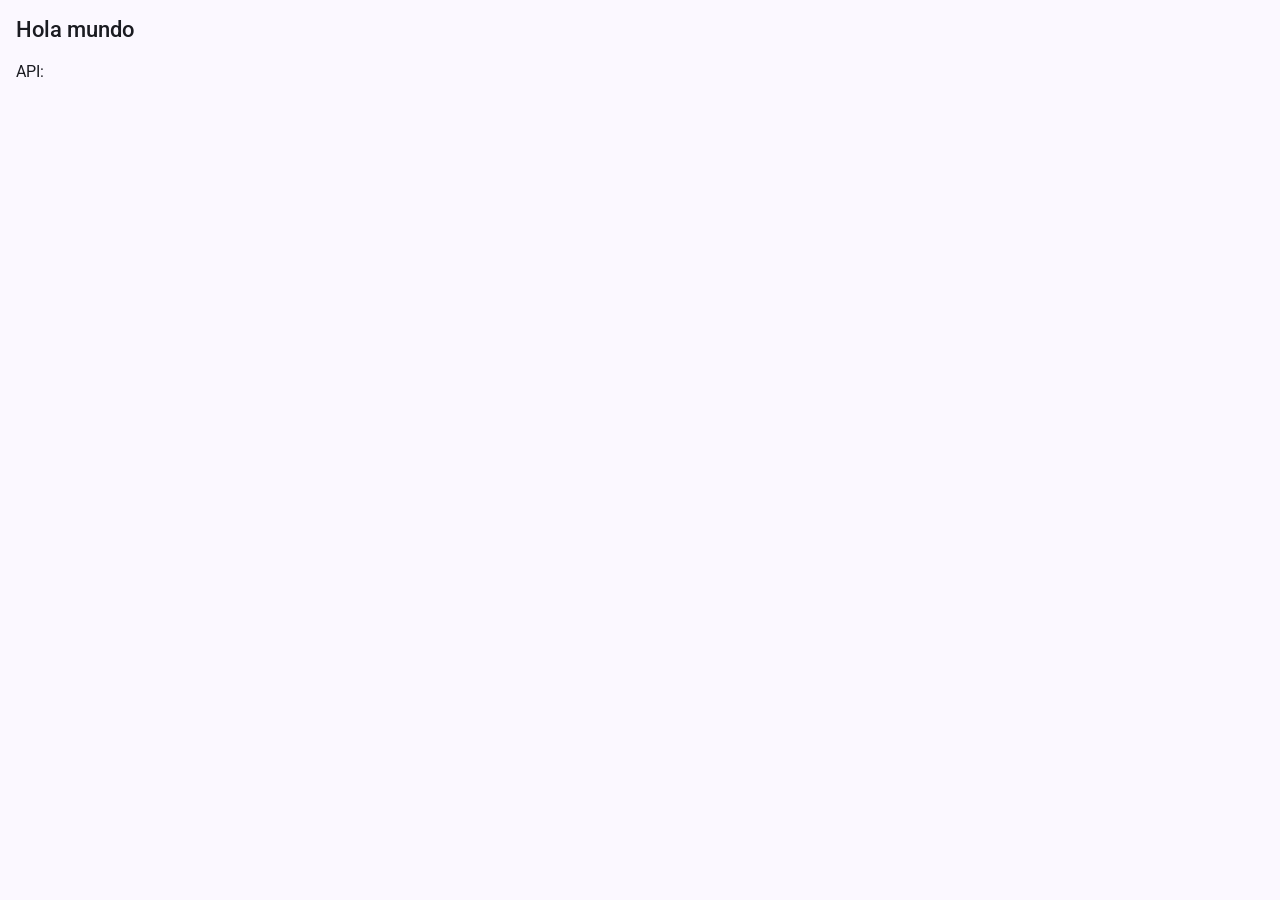
==== public/index.html @ 74426f90 "feat: :sparkles: estructura inicial" ====
<!doctype html>
<html lang="es">
<head>
  <meta charset="utf-8">
  <meta name="viewport" content="width=device-width, initial-scale=1">
  <meta name="color-scheme" content="light dark">
  <title>Gestión documental · Demostración</title>
  <link rel="preconnect" href="https://fonts.googleapis.com">
  <link rel="preconnect" href="https://fonts.gstatic.com" crossorigin>
  <link rel="stylesheet" href="https://fonts.googleapis.com/css2?family=Roboto:wght@400;500&display=swap">
  <link rel="stylesheet" href="css/estilos.css">
  <script type="module" src="js/index.js"></script>
</head>
<body>
  <main class="contenido">
    <h1>Hola mundo</h1>
    <p>API: <code id="api-url"></code></p>
  </main>
</body>
</html>
---- public/css/estilos.css ----
/* Tokens Material 3: color, tipografía, forma y elevación. */
:root {
  --color-primario: #4459a9;
  --color-sobre-primario: #ffffff;
  --color-superficie: #fbf8ff;
  --color-sobre-superficie: #1a1b21;
  --color-superficie-contenedor: #efedf4;
  --color-contorno: #757680;
  --color-error: #ba1a1a;

  --fuente: 'Roboto', system-ui, sans-serif;
  --texto-titulo: 500 1.375rem/1.75rem var(--fuente);
  --texto-cuerpo: 400 1rem/1.5rem var(--fuente);
  --texto-etiqueta: 500 0.875rem/1.25rem var(--fuente);

  --forma-pequena: 8px;
  --forma-mediana: 12px;
  --forma-grande: 16px;
  --forma-completa: 9999px;

  --elevacion-1: 0 1px 2px rgb(0 0 0 / 0.3), 0 1px 3px 1px rgb(0 0 0 / 0.15);
  --elevacion-3: 0 1px 3px rgb(0 0 0 / 0.3), 0 4px 8px 3px rgb(0 0 0 / 0.15);

  --espacio: 16px;
  --objetivo-tactil: 48px;
}

@media (prefers-color-scheme: dark) {
  :root {
    --color-primario: #b6c4ff;
    --color-sobre-primario: #102a78;
    --color-superficie: #121318;
    --color-sobre-superficie: #e3e1e9;
    --color-superficie-contenedor: #1e1f25;
    --color-contorno: #8f909a;
    --color-error: #ffb4ab;
  }
}

*, *::before, *::after { box-sizing: border-box; }

body {
  margin: 0;
  font: var(--texto-cuerpo);
  color: var(--color-sobre-superficie);
  background: var(--color-superficie);
}

h1 { margin: 0; font: var(--texto-titulo); }

:focus-visible { outline: 2px solid var(--color-primario); outline-offset: 2px; }

.contenido { padding: var(--espacio); }
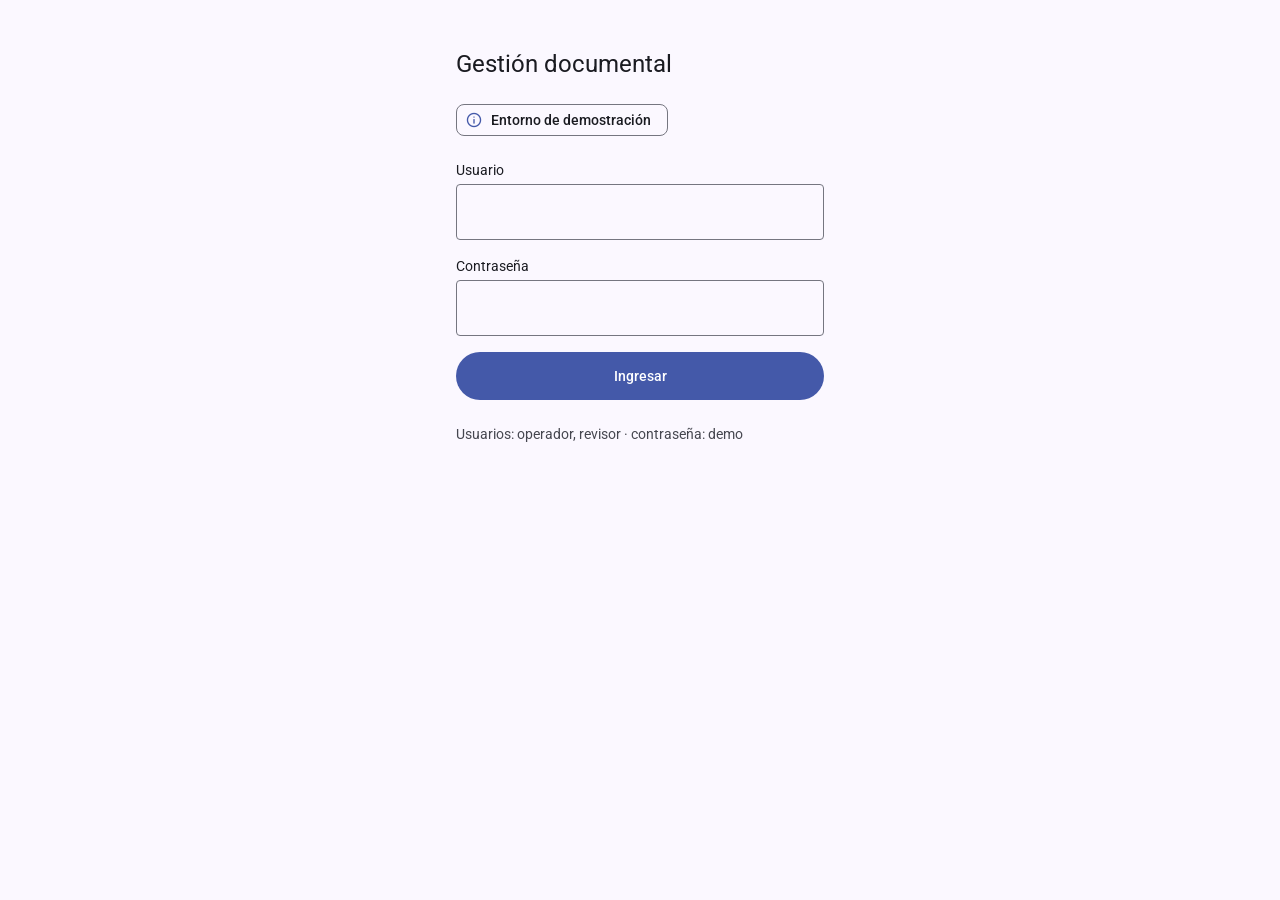
==== commit 4e7df4dd: "feat: :sparkles: ingreso simulado con usuarios de demostración (FC-01)" ====
--- a/public/index.html
+++ b/public/index.html
@@ -4,17 +4,36 @@
   <meta charset="utf-8">
   <meta name="viewport" content="width=device-width, initial-scale=1">
   <meta name="color-scheme" content="light dark">
-  <title>Gestión documental · Demostración</title>
+  <title>Ingreso · Gestión documental</title>
   <link rel="preconnect" href="https://fonts.googleapis.com">
   <link rel="preconnect" href="https://fonts.gstatic.com" crossorigin>
   <link rel="stylesheet" href="https://fonts.googleapis.com/css2?family=Roboto:wght@400;500&display=swap">
+  <link rel="stylesheet" href="https://fonts.googleapis.com/css2?family=Material+Symbols+Outlined:opsz,wght,FILL,GRAD@24,400,0,0">
   <link rel="stylesheet" href="css/estilos.css">
   <script type="module" src="js/index.js"></script>
 </head>
 <body>
-  <main class="contenido">
-    <h1>Hola mundo</h1>
-    <p>API: <code id="api-url"></code></p>
+  <main class="ingreso">
+    <h1>Gestión documental</h1>
+    <p class="chip">
+      <span class="material-symbols-outlined" aria-hidden="true">info</span>
+      Entorno de demostración
+    </p>
+
+    <form id="ingreso" class="formulario">
+      <label class="campo">
+        <span>Usuario</span>
+        <input name="usuario" autocomplete="username" autocapitalize="none" required>
+      </label>
+      <label class="campo">
+        <span>Contraseña</span>
+        <input name="clave" type="password" autocomplete="current-password" required>
+      </label>
+      <p id="mensaje" class="mensaje-error" role="alert" hidden>Usuario o contraseña incorrectos.</p>
+      <button class="boton-lleno">Ingresar</button>
+    </form>
+
+    <p class="ayuda">Usuarios: operador, revisor · contraseña: demo</p>
   </main>
 </body>
 </html>
--- a/public/css/estilos.css
+++ b/public/css/estilos.css
@@ -4,22 +4,24 @@
   --color-sobre-primario: #ffffff;
   --color-superficie: #fbf8ff;
   --color-sobre-superficie: #1a1b21;
+  --color-sobre-superficie-variante: #45464f;
   --color-superficie-contenedor: #efedf4;
   --color-contorno: #757680;
   --color-error: #ba1a1a;
 
   --fuente: 'Roboto', system-ui, sans-serif;
-  --texto-titulo: 500 1.375rem/1.75rem var(--fuente);
+  --texto-titular: 400 1.5rem/2rem var(--fuente);
+  --texto-titulo: 400 1.375rem/1.75rem var(--fuente);
   --texto-cuerpo: 400 1rem/1.5rem var(--fuente);
+  --texto-cuerpo-pequeno: 400 0.875rem/1.25rem var(--fuente);
   --texto-etiqueta: 500 0.875rem/1.25rem var(--fuente);
 
+  --forma-extra-pequena: 4px;
   --forma-pequena: 8px;
   --forma-mediana: 12px;
-  --forma-grande: 16px;
   --forma-completa: 9999px;
 
   --elevacion-1: 0 1px 2px rgb(0 0 0 / 0.3), 0 1px 3px 1px rgb(0 0 0 / 0.15);
-  --elevacion-3: 0 1px 3px rgb(0 0 0 / 0.3), 0 4px 8px 3px rgb(0 0 0 / 0.15);
 
   --espacio: 16px;
   --objetivo-tactil: 48px;
@@ -31,6 +33,7 @@
     --color-sobre-primario: #102a78;
     --color-superficie: #121318;
     --color-sobre-superficie: #e3e1e9;
+    --color-sobre-superficie-variante: #c5c6d0;
     --color-superficie-contenedor: #1e1f25;
     --color-contorno: #8f909a;
     --color-error: #ffb4ab;
@@ -46,8 +49,91 @@
   background: var(--color-superficie);
 }
 
-h1 { margin: 0; font: var(--texto-titulo); }
+h1, p { margin: 0; }
 
 :focus-visible { outline: 2px solid var(--color-primario); outline-offset: 2px; }
 
 .contenido { padding: var(--espacio); }
+
+/* Íconos */
+.material-symbols-outlined { font-size: 1.5rem; }
+
+/* Barra superior */
+.barra-superior {
+  display: flex;
+  align-items: center;
+  gap: calc(var(--espacio) / 2);
+  min-height: 64px;
+  padding: 0 calc(var(--espacio) / 4) 0 var(--espacio);
+  background: var(--color-superficie-contenedor);
+}
+.barra-superior h1 { flex: 1; font: var(--texto-titulo); }
+.barra-usuario { font: var(--texto-etiqueta); color: var(--color-sobre-superficie-variante); }
+
+/* Botones */
+.boton-lleno {
+  min-height: var(--objetivo-tactil);
+  padding: 0 calc(var(--espacio) * 1.5);
+  border: 0;
+  border-radius: var(--forma-completa);
+  font: var(--texto-etiqueta);
+  color: var(--color-sobre-primario);
+  background: var(--color-primario);
+  cursor: pointer;
+}
+.boton-lleno:hover { box-shadow: var(--elevacion-1); }
+
+.boton-icono {
+  display: inline-grid;
+  place-items: center;
+  width: var(--objetivo-tactil);
+  height: var(--objetivo-tactil);
+  border: 0;
+  border-radius: var(--forma-completa);
+  color: var(--color-sobre-superficie-variante);
+  background: none;
+  cursor: pointer;
+}
+
+/* Chip de asistencia */
+.chip {
+  display: inline-flex;
+  align-items: center;
+  gap: calc(var(--espacio) / 2);
+  min-height: 32px;
+  padding: 0 var(--espacio) 0 calc(var(--espacio) / 2);
+  border: 1px solid var(--color-contorno);
+  border-radius: var(--forma-pequena);
+  font: var(--texto-etiqueta);
+}
+.chip .material-symbols-outlined { font-size: 1.125rem; color: var(--color-primario); }
+
+/* Formularios */
+.formulario { display: grid; gap: var(--espacio); }
+
+.campo { display: grid; gap: calc(var(--espacio) / 4); font: var(--texto-cuerpo-pequeno); }
+.campo input {
+  min-height: 56px;
+  padding: 0 var(--espacio);
+  border: 1px solid var(--color-contorno);
+  border-radius: var(--forma-extra-pequena);
+  font: var(--texto-cuerpo);
+  color: inherit;
+  background: none;
+}
+.campo input:focus { outline: 2px solid var(--color-primario); outline-offset: -1px; border-color: transparent; }
+
+.mensaje-error { font: var(--texto-cuerpo-pequeno); color: var(--color-error); }
+
+/* Ingreso (FC-01) */
+.ingreso {
+  display: grid;
+  gap: calc(var(--espacio) * 1.5);
+  justify-items: start;
+  max-width: 400px;
+  margin: 0 auto;
+  padding: calc(var(--espacio) * 3) var(--espacio);
+}
+.ingreso h1 { font: var(--texto-titular); }
+.ingreso .formulario { width: 100%; }
+.ayuda { font: var(--texto-cuerpo-pequeno); color: var(--color-sobre-superficie-variante); }
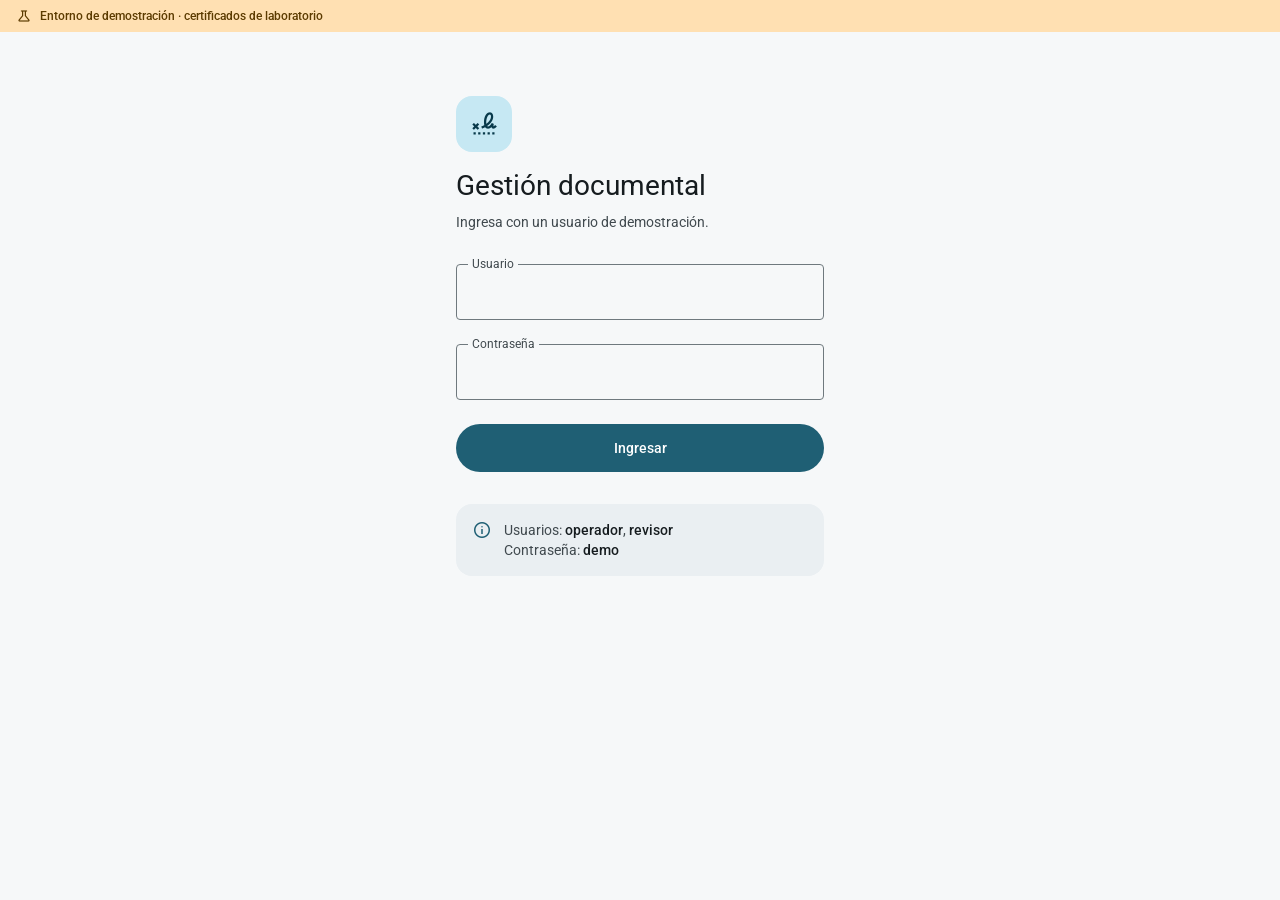
==== commit 64438912: "feat: :art: ajuste visual para la vesrión movil" ====
--- a/public/index.html
+++ b/public/index.html
@@ -4,6 +4,7 @@
   <meta charset="utf-8">
   <meta name="viewport" content="width=device-width, initial-scale=1">
   <meta name="color-scheme" content="light dark">
+  <link rel="icon" href="data:,">
   <title>Ingreso · Gestión documental</title>
   <link rel="preconnect" href="https://fonts.googleapis.com">
   <link rel="preconnect" href="https://fonts.gstatic.com" crossorigin>
@@ -13,12 +14,19 @@
   <script type="module" src="js/index.js"></script>
 </head>
 <body>
+  <p class="franja">
+    <span class="material-symbols-outlined" aria-hidden="true">science</span>
+    Entorno de demostración · certificados de laboratorio
+  </p>
+
   <main class="ingreso">
-    <h1>Gestión documental</h1>
-    <p class="chip">
-      <span class="material-symbols-outlined" aria-hidden="true">info</span>
-      Entorno de demostración
-    </p>
+    <div class="ingreso-encabezado">
+      <span class="icono-contenedor icono-grande icono-tonal" aria-hidden="true">
+        <span class="material-symbols-outlined">signature</span>
+      </span>
+      <h1>Gestión documental</h1>
+      <p class="ingreso-subtitulo">Ingresa con un usuario de demostración.</p>
+    </div>
 
     <form id="ingreso" class="formulario">
       <label class="campo">
@@ -33,7 +41,13 @@
       <button class="boton-lleno">Ingresar</button>
     </form>
 
-    <p class="ayuda">Usuarios: operador, revisor · contraseña: demo</p>
+    <p class="caja-ayuda">
+      <span class="material-symbols-outlined" aria-hidden="true">info</span>
+      <span>
+        Usuarios: <strong>operador</strong>, <strong>revisor</strong><br>
+        Contraseña: <strong>demo</strong>
+      </span>
+    </p>
   </main>
 </body>
 </html>
--- a/public/css/estilos.css
+++ b/public/css/estilos.css
@@ -1,42 +1,77 @@
-/* Tokens Material 3: color, tipografía, forma y elevación. */
+/* Tokens Material 3 (propuesta «Sello»): color, tipografía, forma y elevación. */
 :root {
-  --color-primario: #4459a9;
+  --color-primario: #1f5f74;
   --color-sobre-primario: #ffffff;
-  --color-superficie: #fbf8ff;
-  --color-sobre-superficie: #1a1b21;
-  --color-sobre-superficie-variante: #45464f;
-  --color-superficie-contenedor: #efedf4;
-  --color-contorno: #757680;
-  --color-error: #ba1a1a;
+  --color-primario-contenedor: #c6e8f3;
+  --color-sobre-primario-contenedor: #08394a;
+  --color-secundario-contenedor: #dce5ea;
+  --color-sobre-secundario-contenedor: #33454e;
+  --color-terciario-contenedor: #ffe0b2;
+  --color-sobre-terciario-contenedor: #5c3b00;
+  --color-superficie: #f6f8f9;
+  --color-superficie-contenedor-baja: #ffffff;
+  --color-superficie-contenedor: #eaeff2;
+  --color-sobre-superficie: #161c1f;
+  --color-sobre-superficie-variante: #40494e;
+  --color-superficie-inversa: #2b3235;
+  --color-sobre-superficie-inversa: #edf1f3;
+  --color-contorno: #6f797e;
+  --color-contorno-variante: #c0c8cd;
+  --color-error: #b3261e;
+  --color-error-contenedor: #fadbd8;
+  --color-sobre-error-contenedor: #7a1712;
+  --color-velo: rgb(0 0 0 / 0.32);
 
   --fuente: 'Roboto', system-ui, sans-serif;
-  --texto-titular: 400 1.5rem/2rem var(--fuente);
+  --fuente-mono: ui-monospace, Menlo, monospace;
+  --texto-titular: 400 1.75rem/2.25rem var(--fuente);
   --texto-titulo: 400 1.375rem/1.75rem var(--fuente);
+  --texto-titulo-medio: 500 1rem/1.5rem var(--fuente);
   --texto-cuerpo: 400 1rem/1.5rem var(--fuente);
   --texto-cuerpo-pequeno: 400 0.875rem/1.25rem var(--fuente);
+  --texto-apoyo: 400 0.75rem/1rem var(--fuente);
   --texto-etiqueta: 500 0.875rem/1.25rem var(--fuente);
+  --texto-etiqueta-pequena: 500 0.75rem/1rem var(--fuente);
+  --texto-mono: 400 0.8125rem/1.25rem var(--fuente-mono);
 
   --forma-extra-pequena: 4px;
   --forma-pequena: 8px;
   --forma-mediana: 12px;
+  --forma-grande: 16px;
+  --forma-lista: 20px;
+  --forma-extra-grande: 28px;
   --forma-completa: 9999px;
 
   --elevacion-1: 0 1px 2px rgb(0 0 0 / 0.3), 0 1px 3px 1px rgb(0 0 0 / 0.15);
+  --elevacion-3: 0 1px 3px rgb(0 0 0 / 0.3), 0 4px 8px 3px rgb(0 0 0 / 0.15);
 
   --espacio: 16px;
   --objetivo-tactil: 48px;
+  --alto-barra-inferior: calc(var(--objetivo-tactil) + var(--espacio) * 2);
 }
 
 @media (prefers-color-scheme: dark) {
   :root {
-    --color-primario: #b6c4ff;
-    --color-sobre-primario: #102a78;
-    --color-superficie: #121318;
-    --color-sobre-superficie: #e3e1e9;
-    --color-sobre-superficie-variante: #c5c6d0;
-    --color-superficie-contenedor: #1e1f25;
-    --color-contorno: #8f909a;
+    --color-primario: #8ed0e6;
+    --color-sobre-primario: #003544;
+    --color-primario-contenedor: #0b4d61;
+    --color-sobre-primario-contenedor: #c6e8f3;
+    --color-secundario-contenedor: #33454e;
+    --color-sobre-secundario-contenedor: #dce5ea;
+    --color-terciario-contenedor: #5c4100;
+    --color-sobre-terciario-contenedor: #ffe0b2;
+    --color-superficie: #0e1416;
+    --color-superficie-contenedor-baja: #161d20;
+    --color-superficie-contenedor: #1c2427;
+    --color-sobre-superficie: #dde4e7;
+    --color-sobre-superficie-variante: #bfc8cc;
+    --color-superficie-inversa: #dde4e7;
+    --color-sobre-superficie-inversa: #2b3235;
+    --color-contorno: #899296;
+    --color-contorno-variante: #40494e;
     --color-error: #ffb4ab;
+    --color-error-contenedor: #7a1712;
+    --color-sobre-error-contenedor: #fadbd8;
   }
 }
 
@@ -49,39 +84,80 @@
   background: var(--color-superficie);
 }
 
-h1, p { margin: 0; }
+h1, h2, h3, p { margin: 0; }
 
 :focus-visible { outline: 2px solid var(--color-primario); outline-offset: 2px; }
 
-.contenido { padding: var(--espacio); }
+.contenido { padding: calc(var(--espacio) * 1.25) var(--espacio) calc(var(--espacio) * 2); }
 
 /* Íconos */
 .material-symbols-outlined { font-size: 1.5rem; }
 
+.icono-contenedor {
+  display: inline-grid;
+  place-items: center;
+  flex: none;
+  width: 40px;
+  height: 40px;
+  border-radius: var(--forma-mediana);
+  color: var(--color-primario);
+  background: var(--color-superficie-contenedor);
+}
+.icono-grande { width: 56px; height: 56px; border-radius: var(--forma-grande); }
+.icono-grande .material-symbols-outlined { font-size: 1.75rem; }
+.icono-tonal { color: var(--color-sobre-primario-contenedor); background: var(--color-primario-contenedor); }
+.icono-circular { border-radius: var(--forma-completa); }
+.icono-circular .material-symbols-outlined { font-size: 1.25rem; }
+
+.texto-apoyo { font: var(--texto-apoyo); color: var(--color-sobre-superficie-variante); }
+
+/* Franja de entorno de demostración */
+.franja {
+  display: flex;
+  align-items: center;
+  gap: calc(var(--espacio) / 2);
+  min-height: 32px;
+  padding: calc(var(--espacio) / 4) var(--espacio);
+  font: var(--texto-etiqueta-pequena);
+  color: var(--color-sobre-terciario-contenedor);
+  background: var(--color-terciario-contenedor);
+}
+.franja .material-symbols-outlined { font-size: 1rem; }
+
 /* Barra superior */
 .barra-superior {
   display: flex;
   align-items: center;
-  gap: calc(var(--espacio) / 2);
+  gap: calc(var(--espacio) / 4);
   min-height: 64px;
   padding: 0 calc(var(--espacio) / 4) 0 var(--espacio);
-  background: var(--color-superficie-contenedor);
-}
-.barra-superior h1 { flex: 1; font: var(--texto-titulo); }
-.barra-usuario { font: var(--texto-etiqueta); color: var(--color-sobre-superficie-variante); }
+}
+.barra-superior > a.boton-icono:first-child { margin-left: calc(var(--espacio) * -0.75); }
+.barra-titulo { flex: 1; display: grid; min-width: 0; }
+.barra-superior h1 { font: var(--texto-titulo); }
+.barra-usuario { display: flex; align-items: center; gap: calc(var(--espacio) / 4); font: var(--texto-apoyo); color: var(--color-sobre-superficie-variante); }
+.barra-usuario .material-symbols-outlined { font-size: 0.875rem; }
 
 /* Botones */
-.boton-lleno {
+.boton-lleno, .boton-tonal, .boton-texto {
+  display: inline-flex;
+  align-items: center;
+  justify-content: center;
+  gap: calc(var(--espacio) / 2);
   min-height: var(--objetivo-tactil);
   padding: 0 calc(var(--espacio) * 1.5);
   border: 0;
   border-radius: var(--forma-completa);
   font: var(--texto-etiqueta);
-  color: var(--color-sobre-primario);
-  background: var(--color-primario);
+  text-decoration: none;
   cursor: pointer;
 }
-.boton-lleno:hover { box-shadow: var(--elevacion-1); }
+.boton-lleno .material-symbols-outlined, .boton-tonal .material-symbols-outlined { font-size: 1.25rem; }
+.boton-lleno { color: var(--color-sobre-primario); background: var(--color-primario); }
+.boton-tonal { color: var(--color-sobre-secundario-contenedor); background: var(--color-secundario-contenedor); }
+.boton-texto { padding: 0 calc(var(--espacio) * 0.75); color: var(--color-primario); background: none; }
+.boton-lleno:hover, .boton-tonal:hover { box-shadow: var(--elevacion-1); }
+.boton-lleno:disabled, .boton-tonal:disabled { opacity: 0.6; cursor: progress; }
 
 .boton-icono {
   display: inline-grid;
@@ -92,26 +168,23 @@
   border-radius: var(--forma-completa);
   color: var(--color-sobre-superficie-variante);
   background: none;
+  text-decoration: none;
   cursor: pointer;
 }
 
-/* Chip de asistencia */
-.chip {
-  display: inline-flex;
-  align-items: center;
-  gap: calc(var(--espacio) / 2);
-  min-height: 32px;
-  padding: 0 var(--espacio) 0 calc(var(--espacio) / 2);
-  border: 1px solid var(--color-contorno);
-  border-radius: var(--forma-pequena);
-  font: var(--texto-etiqueta);
-}
-.chip .material-symbols-outlined { font-size: 1.125rem; color: var(--color-primario); }
-
 /* Formularios */
-.formulario { display: grid; gap: var(--espacio); }
-
-.campo { display: grid; gap: calc(var(--espacio) / 4); font: var(--texto-cuerpo-pequeno); }
+.formulario { display: grid; gap: calc(var(--espacio) * 1.5); }
+
+.campo { position: relative; display: grid; }
+.campo span {
+  position: absolute;
+  top: -8px;
+  left: calc(var(--espacio) * 0.75);
+  padding: 0 calc(var(--espacio) / 4);
+  font: var(--texto-apoyo);
+  color: var(--color-sobre-superficie-variante);
+  background: var(--color-superficie);
+}
 .campo input {
   min-height: 56px;
   padding: 0 var(--espacio);
@@ -122,18 +195,256 @@
   background: none;
 }
 .campo input:focus { outline: 2px solid var(--color-primario); outline-offset: -1px; border-color: transparent; }
+.campo:focus-within span { color: var(--color-primario); }
 
 .mensaje-error { font: var(--texto-cuerpo-pequeno); color: var(--color-error); }
 
 /* Ingreso (FC-01) */
 .ingreso {
   display: grid;
-  gap: calc(var(--espacio) * 1.5);
-  justify-items: start;
+  gap: calc(var(--espacio) * 2);
   max-width: 400px;
   margin: 0 auto;
-  padding: calc(var(--espacio) * 3) var(--espacio);
-}
+  padding: calc(var(--espacio) * 4) var(--espacio) calc(var(--espacio) * 1.5);
+}
+.ingreso-encabezado { display: grid; gap: var(--espacio); justify-items: start; }
 .ingreso h1 { font: var(--texto-titular); }
-.ingreso .formulario { width: 100%; }
-.ayuda { font: var(--texto-cuerpo-pequeno); color: var(--color-sobre-superficie-variante); }
+.ingreso-subtitulo { margin-top: calc(var(--espacio) / -2); font: var(--texto-cuerpo-pequeno); color: var(--color-sobre-superficie-variante); }
+.formulario .boton-lleno { width: 100%; }
+
+.caja-ayuda {
+  display: flex;
+  gap: calc(var(--espacio) * 0.75);
+  padding: var(--espacio);
+  border-radius: var(--forma-grande);
+  font: var(--texto-cuerpo-pequeno);
+  color: var(--color-sobre-superficie-variante);
+  background: var(--color-superficie-contenedor);
+}
+.caja-ayuda .material-symbols-outlined { font-size: 1.25rem; color: var(--color-primario); }
+.caja-ayuda strong { font-weight: 500; color: var(--color-sobre-superficie); }
+
+/* Documentos (FC-02, FC-03) */
+.contenido-con-fab { padding: var(--espacio) var(--espacio) calc(var(--espacio) * 6); }
+.con-acciones .contenido-con-fab { padding-bottom: calc(var(--alto-barra-inferior) + var(--espacio) * 6); }
+
+.aviso { padding: var(--espacio); text-align: center; color: var(--color-sobre-superficie-variante); }
+
+.lista { display: grid; gap: 2px; margin: 0; padding: 0; list-style: none; }
+
+.fila {
+  display: flex;
+  gap: var(--espacio);
+  width: 100%;
+  padding: calc(var(--espacio) * 0.875) var(--espacio);
+  border: 0;
+  border-radius: var(--forma-extra-pequena);
+  font: inherit;
+  text-align: start;
+  color: inherit;
+  background: var(--color-superficie-contenedor-baja);
+  cursor: pointer;
+}
+.lista li:first-child .fila { border-top-left-radius: var(--forma-lista); border-top-right-radius: var(--forma-lista); }
+.lista li:last-child .fila { border-bottom-left-radius: var(--forma-lista); border-bottom-right-radius: var(--forma-lista); }
+.fila[aria-pressed="true"] { color: var(--color-sobre-secundario-contenedor); background: var(--color-secundario-contenedor); }
+.fila[aria-pressed="true"] .icono-contenedor { color: var(--color-sobre-primario); background: var(--color-primario); }
+.fila .icono-seleccion, .fila[aria-pressed="true"] .icono-pdf { display: none; }
+.fila[aria-pressed="true"] .icono-seleccion { display: inline; }
+.fila.resaltada {
+  color: var(--color-sobre-primario-contenedor);
+  background: var(--color-primario-contenedor);
+  outline: 2px solid var(--color-primario);
+  outline-offset: -2px;
+}
+.fila-texto { display: grid; gap: calc(var(--espacio) / 4); justify-items: start; flex: 1; min-width: 0; }
+.fila-nombre { max-width: 100%; overflow: hidden; text-overflow: ellipsis; white-space: nowrap; font: var(--texto-titulo-medio); }
+.fila-datos, .fila-firma { font: var(--texto-apoyo); color: inherit; opacity: 0.85; }
+.fila-firma { display: flex; align-items: center; gap: calc(var(--espacio) / 4); }
+.fila-firma .material-symbols-outlined { font-size: 1rem; color: var(--color-primario); }
+
+.chip-estado {
+  display: inline-flex;
+  align-items: center;
+  gap: calc(var(--espacio) / 4);
+  min-height: 24px;
+  padding: 0 calc(var(--espacio) / 2) 0 calc(var(--espacio) * 0.375);
+  border: 1px solid var(--color-contorno-variante);
+  border-radius: var(--forma-pequena);
+  font: var(--texto-etiqueta-pequena);
+  color: var(--color-sobre-superficie-variante);
+}
+.chip-estado .material-symbols-outlined { font-size: 1rem; }
+.chip-estado[data-estado="EN_CURSO"] {
+  border-color: transparent;
+  color: var(--color-sobre-terciario-contenedor);
+  background: var(--color-terciario-contenedor);
+}
+.chip-estado[data-estado="FIRMADO"] {
+  border-color: transparent;
+  color: var(--color-sobre-primario-contenedor);
+  background: var(--color-primario-contenedor);
+}
+.chip-estado[data-estado="RECHAZADA"] {
+  border-color: transparent;
+  color: var(--color-sobre-error-contenedor);
+  background: var(--color-error-contenedor);
+}
+
+.fab {
+  position: fixed;
+  right: var(--espacio);
+  bottom: var(--espacio);
+  display: inline-flex;
+  align-items: center;
+  gap: calc(var(--espacio) * 0.75);
+  min-height: 56px;
+  padding: 0 calc(var(--espacio) * 1.25) 0 var(--espacio);
+  border: 0;
+  border-radius: var(--forma-grande);
+  font: var(--texto-etiqueta);
+  color: var(--color-sobre-primario-contenedor);
+  background: var(--color-primario-contenedor);
+  box-shadow: var(--elevacion-3);
+  cursor: pointer;
+}
+.fab:disabled { opacity: 0.6; cursor: progress; }
+.con-acciones .fab { bottom: calc(var(--alto-barra-inferior) + var(--espacio)); }
+
+/* Firma (FC-04 a FC-06) */
+.barra-inferior {
+  position: fixed;
+  inset: auto 0 0 0;
+  display: flex;
+  gap: calc(var(--espacio) / 2);
+  min-height: var(--alto-barra-inferior);
+  padding: var(--espacio);
+  background: var(--color-superficie-contenedor);
+}
+.barra-inferior[hidden] { display: none; }
+.barra-inferior > * { flex: 1; }
+
+.hoja-inferior {
+  inset: auto 0 0 0;
+  width: 100%;
+  max-width: 640px;
+  max-height: 90vh;
+  margin: 0 auto;
+  padding: calc(var(--espacio) * 0.75) calc(var(--espacio) * 1.5) calc(var(--espacio) * 1.5);
+  border: 0;
+  border-radius: var(--forma-extra-grande) var(--forma-extra-grande) 0 0;
+  color: inherit;
+  background: var(--color-superficie-contenedor-baja);
+}
+.hoja-inferior::backdrop { background: var(--color-velo); }
+.hoja-inferior[open] { display: grid; gap: calc(var(--espacio) * 1.25); }
+.hoja-asa { justify-self: center; width: 32px; height: 4px; border-radius: var(--forma-completa); background: var(--color-contorno-variante); }
+.hoja-inferior h2 { font: var(--texto-titulo); }
+.hoja-documento {
+  display: flex;
+  align-items: center;
+  gap: var(--espacio);
+  padding: var(--espacio);
+  border-radius: var(--forma-grande);
+  background: var(--color-superficie-contenedor);
+}
+.hoja-documento .icono-contenedor { background: var(--color-superficie-contenedor-baja); }
+.hoja-documento > div { display: grid; gap: 2px; min-width: 0; }
+.hoja-nombre { font: var(--texto-titulo-medio); overflow-wrap: anywhere; }
+.hoja-hash { display: grid; gap: calc(var(--espacio) / 4); }
+.hoja-hash code { font: var(--texto-mono); }
+.hoja-nota { display: flex; gap: calc(var(--espacio) * 0.75); font: var(--texto-cuerpo-pequeno); color: var(--color-sobre-superficie-variante); }
+.hoja-nota .material-symbols-outlined { font-size: 1.25rem; color: var(--color-primario); }
+
+.snackbar {
+  position: fixed;
+  inset: auto var(--espacio) var(--espacio) var(--espacio);
+  z-index: 1;
+  padding: calc(var(--espacio) * 0.75) var(--espacio);
+  border-radius: var(--forma-extra-pequena);
+  font: var(--texto-cuerpo-pequeno);
+  color: var(--color-sobre-superficie-inversa);
+  background: var(--color-superficie-inversa);
+  box-shadow: var(--elevacion-3);
+}
+.con-acciones .snackbar { bottom: calc(var(--alto-barra-inferior) + var(--espacio)); }
+
+/* Detalle (FC-07, FC-08) */
+.detalle { display: grid; gap: calc(var(--espacio) * 1.5); }
+.detalle-encabezado { display: grid; gap: var(--espacio); }
+.detalle-titulo { display: flex; align-items: flex-start; gap: var(--espacio); }
+.detalle-titulo-texto { display: grid; gap: calc(var(--espacio) / 2); justify-items: start; min-width: 0; }
+.detalle-nombre { font: var(--texto-titulo); overflow-wrap: anywhere; }
+.detalle-acciones { display: flex; gap: calc(var(--espacio) / 2); }
+.detalle-acciones > * { flex: 1; }
+
+.detalle-seccion { display: grid; gap: calc(var(--espacio) / 2); }
+.detalle-seccion[hidden] { display: none; }
+.detalle-seccion h3 { margin: 0 calc(var(--espacio) / 4); font: var(--texto-etiqueta); color: var(--color-primario); }
+
+.tarjeta {
+  display: grid;
+  gap: calc(var(--espacio) * 0.75);
+  padding: var(--espacio);
+  border-radius: var(--forma-grande);
+  background: var(--color-superficie-contenedor-baja);
+}
+p.tarjeta { color: var(--color-sobre-superficie-variante); }
+p.tarjeta[hidden] { display: none; }
+
+.detalle-datos { display: grid; gap: 2px; margin: 0; }
+.detalle-datos dt { font: var(--texto-apoyo); color: var(--color-sobre-superficie-variante); }
+.detalle-datos dd { margin: 0 0 calc(var(--espacio) * 0.625); font: var(--texto-cuerpo-pequeno); overflow-wrap: anywhere; }
+.detalle-datos dd:last-child { margin-bottom: 0; }
+.detalle-datos code { font: var(--texto-mono); }
+
+.tarjetas { display: grid; gap: calc(var(--espacio) / 2); margin: 0; padding: 0; list-style: none; }
+.firma-encabezado { display: flex; align-items: center; gap: calc(var(--espacio) * 0.75); }
+.firma-encabezado > div { display: grid; min-width: 0; }
+.firma-titular { font: var(--texto-titulo-medio); overflow-wrap: anywhere; }
+.firma-nota {
+  display: flex;
+  gap: calc(var(--espacio) / 2);
+  padding: calc(var(--espacio) * 0.75);
+  border-radius: var(--forma-mediana);
+  font: var(--texto-apoyo);
+  color: var(--color-sobre-superficie-variante);
+  background: var(--color-superficie-contenedor);
+}
+.firma-nota .material-symbols-outlined { font-size: 1rem; color: var(--color-primario); }
+
+/* Eventos de la solicitud (FC-09) */
+.solicitado { font: var(--texto-cuerpo-pequeno); color: var(--color-sobre-superficie-variante); }
+.solicitado strong { font-weight: 500; color: var(--color-sobre-superficie); }
+.eventos { display: grid; margin: 0; padding: 0; list-style: none; font: var(--texto-cuerpo-pequeno); }
+.eventos li {
+  position: relative;
+  display: flex;
+  flex-wrap: wrap;
+  justify-content: space-between;
+  gap: 0 calc(var(--espacio) / 2);
+  padding: 0 0 var(--espacio) calc(var(--espacio) * 1.5);
+}
+.eventos li::before {
+  content: '';
+  position: absolute;
+  top: 4px;
+  left: 0;
+  width: 12px;
+  height: 12px;
+  border: 2px solid var(--color-contorno);
+  border-radius: var(--forma-completa);
+}
+.eventos li::after {
+  content: '';
+  position: absolute;
+  top: 20px;
+  bottom: 4px;
+  left: 5px;
+  width: 2px;
+  background: var(--color-contorno-variante);
+}
+.eventos li:last-child { padding-bottom: 0; font-weight: 500; }
+.eventos li:last-child::before { border-color: var(--color-primario); background: var(--color-primario); }
+.eventos li:last-child::after { display: none; }
+.eventos time { font-weight: 400; color: var(--color-sobre-superficie-variante); }
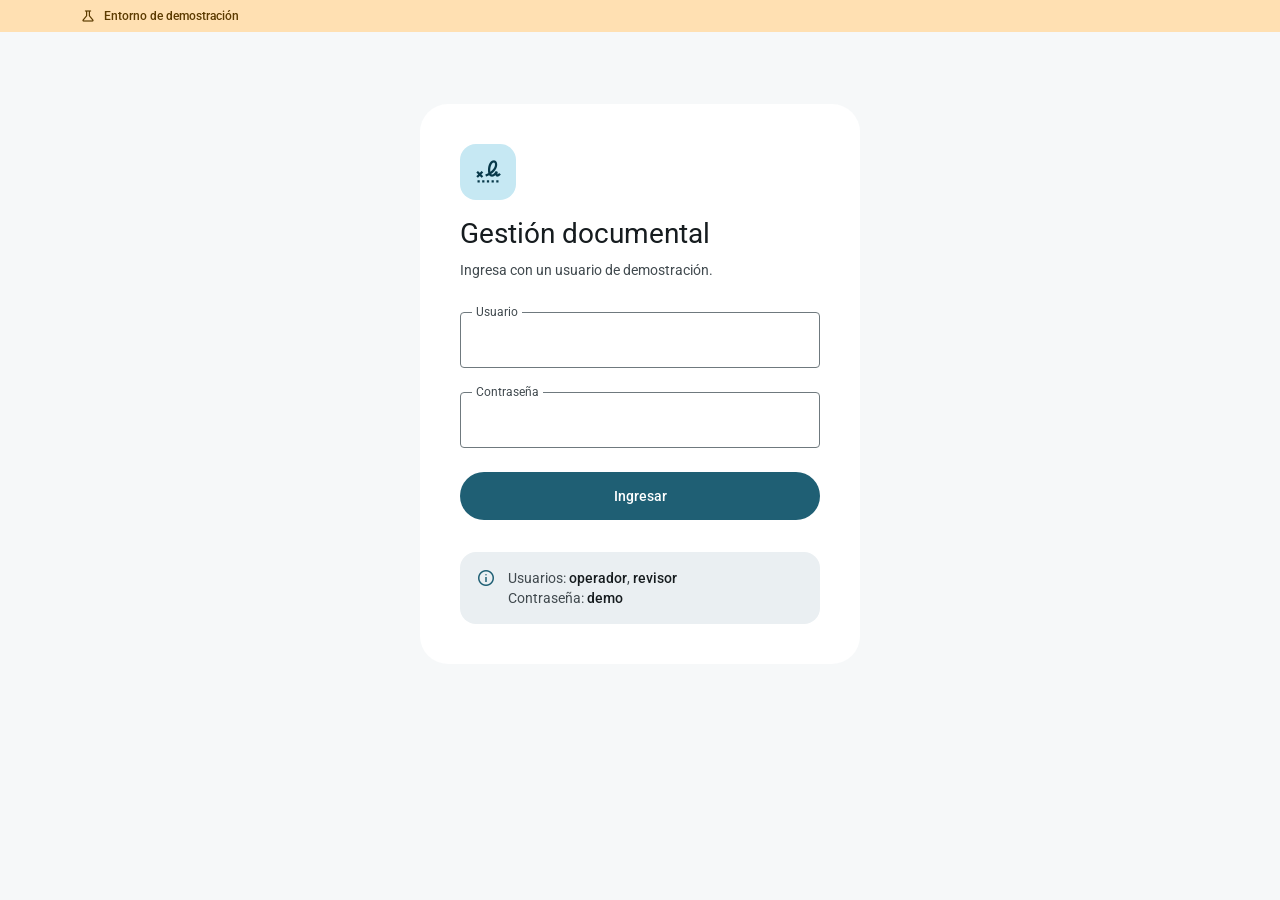
==== commit dfff2b60: "feat(cliente): Agrega la funcionalidad firma desde escritorio con Jacobitus" ====
--- a/public/index.html
+++ b/public/index.html
@@ -16,7 +16,7 @@
 <body>
   <p class="franja">
     <span class="material-symbols-outlined" aria-hidden="true">science</span>
-    Entorno de demostración · certificados de laboratorio
+    Entorno de demostración
   </p>
 
   <main class="ingreso">
--- a/public/css/estilos.css
+++ b/public/css/estilos.css
@@ -47,6 +47,7 @@
 
   --espacio: 16px;
   --objetivo-tactil: 48px;
+  --ancho-maximo: 1120px;
   --alto-barra-inferior: calc(var(--objetivo-tactil) + var(--espacio) * 2);
 }
 
@@ -76,6 +77,7 @@
 }
 
 *, *::before, *::after { box-sizing: border-box; }
+[hidden] { display: none !important; }
 
 body {
   margin: 0;
@@ -175,7 +177,7 @@
 /* Formularios */
 .formulario { display: grid; gap: calc(var(--espacio) * 1.5); }
 
-.campo { position: relative; display: grid; }
+.campo { position: relative; display: grid; min-width: 0; }
 .campo span {
   position: absolute;
   top: -8px;
@@ -185,17 +187,21 @@
   color: var(--color-sobre-superficie-variante);
   background: var(--color-superficie);
 }
-.campo input {
+.campo input, .campo select {
+  width: 100%;
+  min-width: 0;
+  max-width: 100%;
   min-height: 56px;
   padding: 0 var(--espacio);
   border: 1px solid var(--color-contorno);
   border-radius: var(--forma-extra-pequena);
   font: var(--texto-cuerpo);
   color: inherit;
-  background: none;
-}
-.campo input:focus { outline: 2px solid var(--color-primario); outline-offset: -1px; border-color: transparent; }
+  background: var(--color-superficie-contenedor-baja);
+}
+.campo input:focus, .campo select:focus { outline: 2px solid var(--color-primario); outline-offset: -1px; border-color: transparent; }
 .campo:focus-within span { color: var(--color-primario); }
+.formulario[hidden], .campo[hidden] { display: none; }
 
 .mensaje-error { font: var(--texto-cuerpo-pequeno); color: var(--color-error); }
 
@@ -260,8 +266,6 @@
 .fila-texto { display: grid; gap: calc(var(--espacio) / 4); justify-items: start; flex: 1; min-width: 0; }
 .fila-nombre { max-width: 100%; overflow: hidden; text-overflow: ellipsis; white-space: nowrap; font: var(--texto-titulo-medio); }
 .fila-datos, .fila-firma { font: var(--texto-apoyo); color: inherit; opacity: 0.85; }
-.fila-firma { display: flex; align-items: center; gap: calc(var(--espacio) / 4); }
-.fila-firma .material-symbols-outlined { font-size: 1rem; color: var(--color-primario); }
 
 .chip-estado {
   display: inline-flex;
@@ -329,6 +333,9 @@
   width: 100%;
   max-width: 640px;
   max-height: 90vh;
+  min-width: 0;
+  overflow-x: hidden;
+  overflow-y: auto;
   margin: 0 auto;
   padding: calc(var(--espacio) * 0.75) calc(var(--espacio) * 1.5) calc(var(--espacio) * 1.5);
   border: 0;
@@ -351,10 +358,12 @@
 .hoja-documento .icono-contenedor { background: var(--color-superficie-contenedor-baja); }
 .hoja-documento > div { display: grid; gap: 2px; min-width: 0; }
 .hoja-nombre { font: var(--texto-titulo-medio); overflow-wrap: anywhere; }
-.hoja-hash { display: grid; gap: calc(var(--espacio) / 4); }
-.hoja-hash code { font: var(--texto-mono); }
+.hoja-hash { display: grid; gap: calc(var(--espacio) / 4); min-width: 0; }
+.hoja-hash code { display: block; min-width: 0; max-width: 100%; font: var(--texto-mono); overflow-wrap: anywhere; word-break: break-word; }
 .hoja-nota { display: flex; gap: calc(var(--espacio) * 0.75); font: var(--texto-cuerpo-pequeno); color: var(--color-sobre-superficie-variante); }
 .hoja-nota .material-symbols-outlined { font-size: 1.25rem; color: var(--color-primario); }
+.formulario-jacobitus { gap: calc(var(--espacio) * 1.25); }
+.formulario-jacobitus .boton-lleno { width: 100%; }
 
 .snackbar {
   position: fixed;
@@ -448,3 +457,82 @@
 .eventos li:last-child::before { border-color: var(--color-primario); background: var(--color-primario); }
 .eventos li:last-child::after { display: none; }
 .eventos time { font-weight: 400; color: var(--color-sobre-superficie-variante); }
+
+/* Escritorio: ventana amplia de Material 3 (≥ 840 px) */
+@media (min-width: 840px) {
+  :root { --margen-lateral: max(calc(var(--espacio) * 1.5), (100% - var(--ancho-maximo)) / 2); }
+
+  .barra-superior { min-height: 72px; padding-inline: var(--margen-lateral); }
+  .barra-superior > a.boton-icono:first-child { margin-left: calc(var(--espacio) * -0.75); }
+  .barra-superior > .boton-icono:last-child { margin-right: calc(var(--espacio) * -0.75); }
+  .franja { padding-inline: var(--margen-lateral); }
+
+  /* Ingreso: formulario en una tarjeta centrada */
+  .ingreso {
+    max-width: 440px;
+    margin: 8vh auto;
+    padding: calc(var(--espacio) * 2.5);
+    border-radius: var(--forma-extra-grande);
+    background: var(--color-superficie-contenedor-baja);
+  }
+  .ingreso .campo span { background: var(--color-superficie-contenedor-baja); }
+
+  /* Documentos: cada fila se lee como una fila de tabla */
+  .contenido-con-fab { padding: calc(var(--espacio) * 1.5) var(--margen-lateral) calc(var(--espacio) * 7); }
+  .fila { align-items: center; padding: calc(var(--espacio) * 0.75) calc(var(--espacio) * 1.25); }
+  .fila-texto {
+    grid-template-columns: minmax(0, 2fr) minmax(0, 1.5fr) 9.5rem minmax(0, 1.6fr);
+    align-items: center;
+    gap: calc(var(--espacio) * 1.5);
+  }
+  .fila-firma { min-width: 0; }
+
+  .fab { right: max(calc(var(--espacio) * 1.5), (100vw - var(--ancho-maximo)) / 2); bottom: calc(var(--espacio) * 1.5); }
+
+  /* Acciones de la selección: barra flotante centrada */
+  .barra-inferior {
+    inset: auto 0 calc(var(--espacio) * 1.5) 0;
+    width: fit-content;
+    min-width: 360px;
+    min-height: 0;
+    margin: 0 auto;
+    padding: calc(var(--espacio) * 0.75);
+    border-radius: var(--forma-extra-grande);
+    box-shadow: var(--elevacion-3);
+  }
+
+  /* La hoja inferior pasa a diálogo centrado */
+  .hoja-inferior {
+    inset: 0;
+    max-width: 480px;
+    height: fit-content;
+    margin: auto;
+    padding: calc(var(--espacio) * 1.5);
+    border-radius: var(--forma-extra-grande);
+  }
+  .hoja-asa { display: none; }
+
+  .snackbar { inset: auto auto calc(var(--espacio) * 1.5) calc(var(--espacio) * 1.5); max-width: 560px; }
+
+  /* Detalle: datos y solicitud a la izquierda, firmas a la derecha */
+  .contenido { padding: calc(var(--espacio) * 2) var(--margen-lateral) calc(var(--espacio) * 3); }
+  .detalle {
+    grid-template-columns: minmax(0, 5fr) minmax(0, 7fr);
+    grid-template-rows: auto auto 1fr;
+    grid-template-areas:
+      "encabezado encabezado"
+      "documento firmas"
+      "solicitud firmas";
+    gap: calc(var(--espacio) * 1.5) calc(var(--espacio) * 2);
+    align-items: start;
+  }
+  .detalle-encabezado { grid-area: encabezado; grid-template-columns: minmax(0, 1fr) auto; align-items: center; }
+  .detalle-acciones > * { flex: none; }
+  .detalle-documento { grid-area: documento; }
+  .detalle-firmas { grid-area: firmas; }
+  #solicitud { grid-area: solicitud; }
+}
+
+@media (min-width: 840px) and (hover: hover) {
+  .fila:not([aria-pressed="true"], .resaltada):hover { background: var(--color-superficie-contenedor); }
+}
